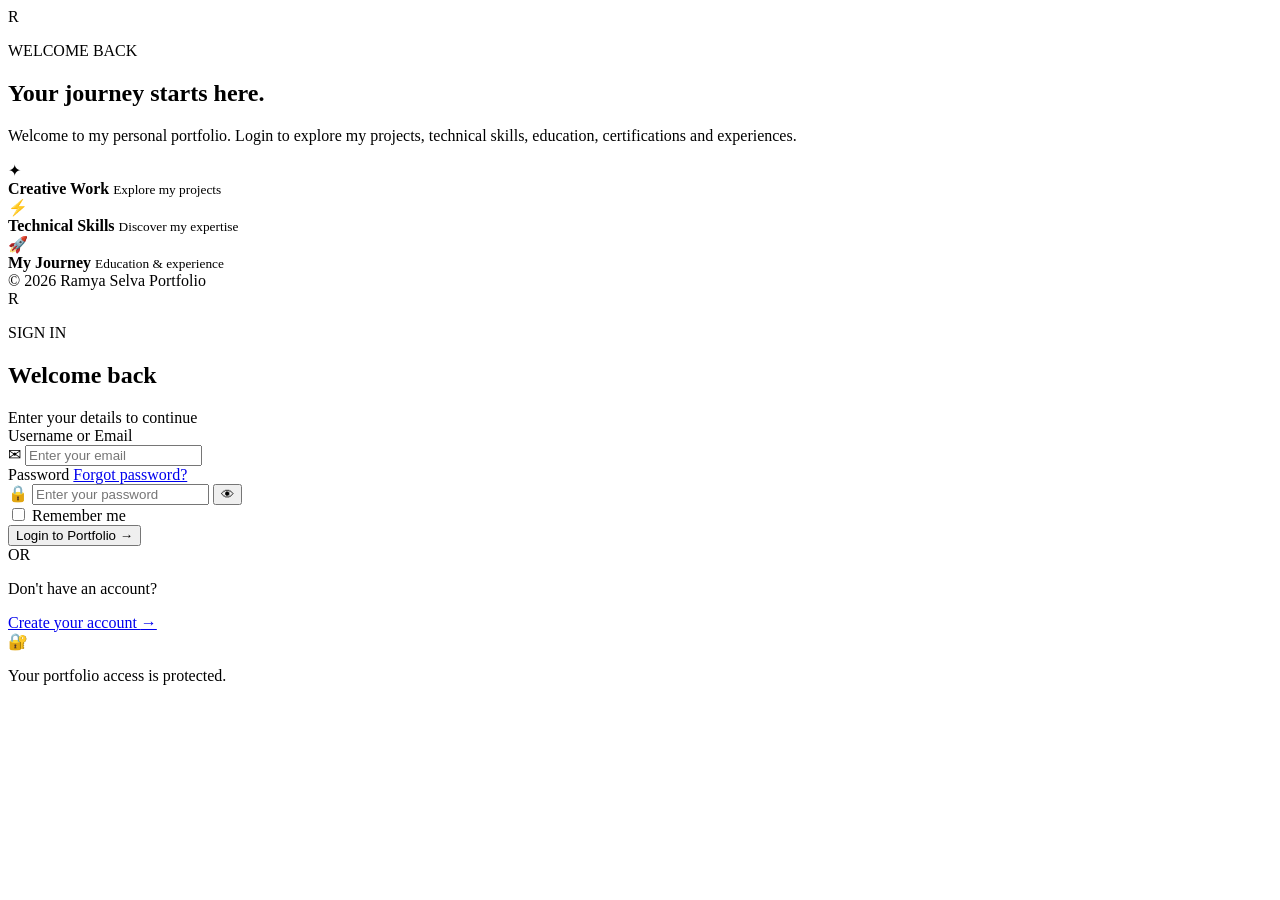
==== login.html @ 300bb7b1 "Add login.html for user authentication" ====
<!DOCTYPE html>
<html lang="en">

<head>

    <meta charset="UTF-8">

    <meta name="viewport"
          content="width=device-width, initial-scale=1.0">

    <meta
        name="description"
        content="Login to Ramya Selva Portfolio">

    <title>Login | Ramya Selva</title>


    <!-- Google Fonts -->

    <link rel="preconnect"
          href="https://fonts.googleapis.com">

    <link rel="preconnect"
          href="https://fonts.gstatic.com"
          crossorigin>

    <link
        href="https://fonts.googleapis.com/css2?family=Inter:wght@400;500;600;700;800&display=swap"
        rel="stylesheet">


    <!-- Authentication CSS -->

    <link
        rel="stylesheet"
        href="css/auth.css">

</head>


<body>


<!-- =====================================================
     BACKGROUND DECORATION
===================================================== -->

<div class="background-shape shape-one"></div>

<div class="background-shape shape-two"></div>

<div class="background-grid"></div>



<!-- =====================================================
     LOGIN PAGE
===================================================== -->

<main class="auth-page">


    <div class="auth-wrapper">


        <!-- =================================================
             LEFT SIDE - INTRODUCTION
        ================================================== -->

        <section class="auth-intro">


            <div class="intro-content">


                <div class="brand-mark">
                    R
                </div>


                <p class="intro-label">
                    WELCOME BACK
                </p>


                <h1>
                    Your journey
                    <span>
                        starts here.
                    </span>
                </h1>


                <p class="intro-description">

                    Welcome to my personal portfolio.
                    Login to explore my projects,
                    technical skills, education,
                    certifications and experiences.

                </p>


                <!-- Mini highlights -->

                <div class="intro-features">


                    <div class="intro-feature">

                        <div class="feature-icon">
                            ✦
                        </div>

                        <div>

                            <strong>
                                Creative Work
                            </strong>

                            <small>
                                Explore my projects
                            </small>

                        </div>

                    </div>


                    <div class="intro-feature">

                        <div class="feature-icon">
                            ⚡
                        </div>

                        <div>

                            <strong>
                                Technical Skills
                            </strong>

                            <small>
                                Discover my expertise
                            </small>

                        </div>

                    </div>


                    <div class="intro-feature">

                        <div class="feature-icon">
                            🚀
                        </div>

                        <div>

                            <strong>
                                My Journey
                            </strong>

                            <small>
                                Education & experience
                            </small>

                        </div>

                    </div>


                </div>


            </div>


            <div class="intro-footer">

                <span>
                    © 2026 Ramya Selva
                </span>

                <span>
                    Portfolio
                </span>

            </div>


        </section>



        <!-- =================================================
             RIGHT SIDE - LOGIN FORM
        ================================================== -->

        <section class="auth-box">


            <!-- Top -->

            <div class="auth-header">


                <div class="mobile-brand">
                    R
                </div>


                <p>
                    SIGN IN
                </p>


                <h2>
                    Welcome back
                </h2>


                <span>
                    Enter your details to continue
                </span>


            </div>



            <!-- Login Form -->

            <form
                id="loginForm"
                class="auth-form">


                <!-- Email -->

                <div class="form-group">


                    <label for="loginEmail">

                        Username or Email

                    </label>


                    <div class="input-wrapper">


                        <span class="input-icon">
                            ✉
                        </span>


                        <input
                            type="text"
                            id="loginEmail"
                            name="loginEmail"
                            placeholder="Enter your email"
                            autocomplete="username"
                            required>


                    </div>


                </div>



                <!-- Password -->

                <div class="form-group">


                    <div class="label-row">

                        <label for="loginPassword">

                            Password

                        </label>


                        <a
                            href="#"
                            id="forgotPassword">

                            Forgot password?

                        </a>

                    </div>


                    <div class="input-wrapper">


                        <span class="input-icon">
                            🔒
                        </span>


                        <input
                            type="password"
                            id="loginPassword"
                            name="loginPassword"
                            placeholder="Enter your password"
                            autocomplete="current-password"
                            required>


                        <button
                            type="button"
                            class="password-toggle"
                            id="passwordToggle"
                            aria-label="Show password">

                            👁

                        </button>


                    </div>


                </div>



                <!-- Remember Me -->

                <div class="remember-row">


                    <label class="remember-label">


                        <input
                            type="checkbox"
                            id="rememberMe">


                        <span class="custom-checkbox">
                        </span>


                        <span>
                            Remember me
                        </span>


                    </label>


                </div>



                <!-- Login Button -->

                <button
                    type="submit"
                    class="login-button"
                    id="loginButton">


                    <span>
                        Login to Portfolio
                    </span>


                    <span class="button-arrow">
                        →
                    </span>


                </button>



                <!-- Message -->

                <div
                    id="loginMessage"
                    class="auth-message"
                    aria-live="polite">
                </div>


            </form>



            <!-- Divider -->

            <div class="divider">

                <span>
                    OR
                </span>

            </div>



            <!-- Signup -->

            <div class="signup-box">


                <p>
                    Don't have an account?
                </p>


                <a href="signup.html">

                    Create your account

                    <span>
                        →
                    </span>

                </a>


            </div>



            <!-- Security Note -->

            <div class="security-note">

                <span>
                    🔐
                </span>

                <p>
                    Your portfolio access is protected.
                </p>

            </div>


        </section>


    </div>

</main>



<!-- =====================================================
     JAVASCRIPT
===================================================== -->

<script src="js/auth.js"></script>


</body>

</html>
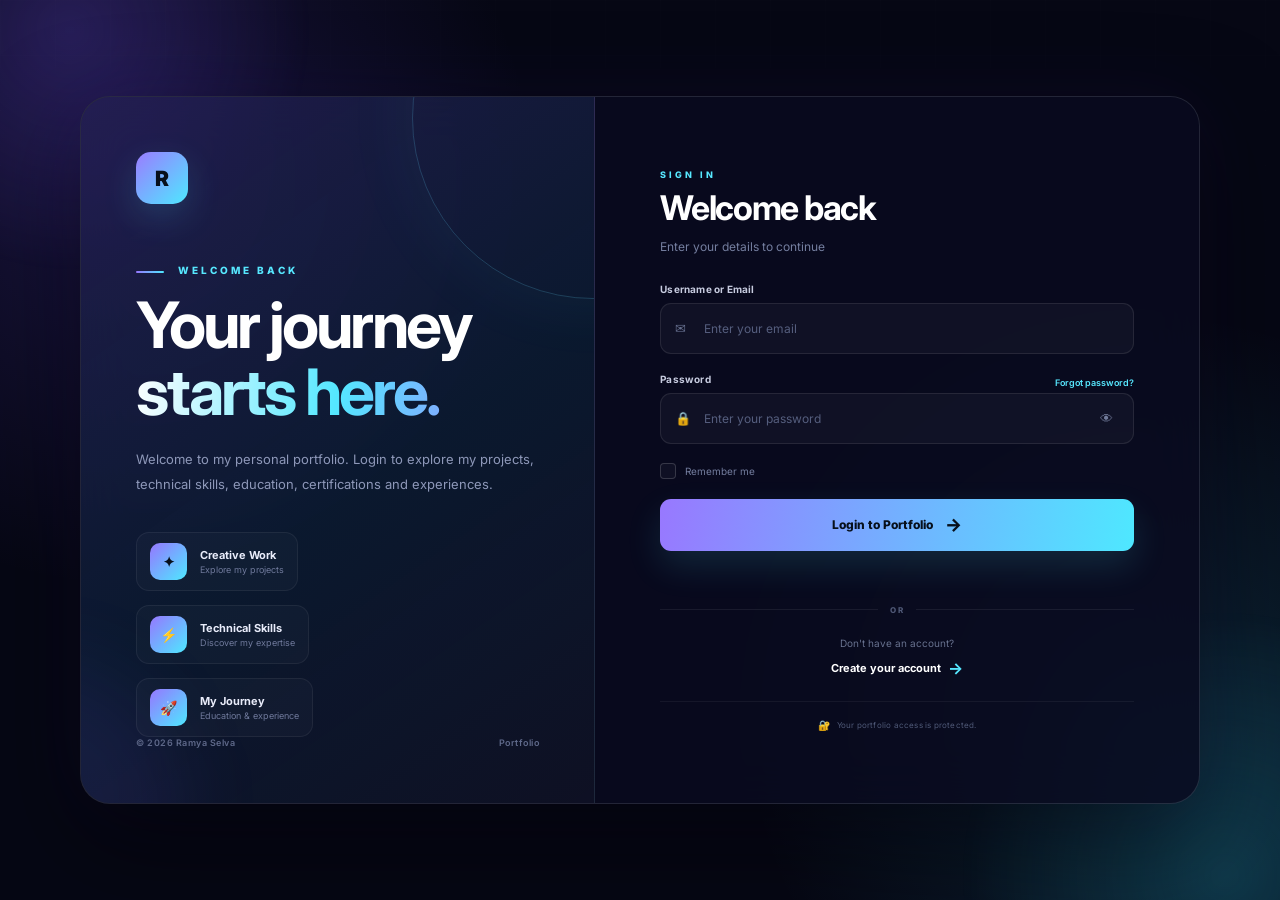
==== commit 7d3050da: "Change script tag to use module type for auth.js" ====
--- a/login.html
+++ b/login.html
@@ -460,7 +460,7 @@
      JAVASCRIPT
 ===================================================== -->
 
-<script src="js/auth.js"></script>
+<script type="module" src="js/auth.js"></script>
 
 
 </body>
--- a/css/auth.css
+++ b/css/auth.css
@@ -0,0 +1,1559 @@
+/* =========================================================
+   RAMYA SELVA PORTFOLIO
+   LOGIN + SIGNUP AUTHENTICATION STYLE
+   Premium Glassmorphism Design
+========================================================= */
+
+
+/* =========================================================
+   01. RESET
+========================================================= */
+
+* {
+    margin: 0;
+    padding: 0;
+    box-sizing: border-box;
+}
+
+
+html {
+    min-height: 100%;
+}
+
+
+body {
+    min-height: 100vh;
+
+    font-family: "Inter", sans-serif;
+
+    color: #ffffff;
+
+    background:
+        radial-gradient(
+            circle at 10% 20%,
+            rgba(112, 78, 255, 0.18),
+            transparent 30%
+        ),
+        radial-gradient(
+            circle at 90% 80%,
+            rgba(48, 218, 255, 0.14),
+            transparent 30%
+        ),
+        #060714;
+
+    overflow-x: hidden;
+}
+
+
+button,
+input {
+    font-family: inherit;
+}
+
+
+button {
+    cursor: pointer;
+}
+
+
+a {
+    color: inherit;
+    text-decoration: none;
+}
+
+
+/* =========================================================
+   02. MAIN BACKGROUND
+========================================================= */
+
+.auth-page {
+    position: relative;
+
+    min-height: 100vh;
+
+    display: flex;
+
+    align-items: center;
+
+    justify-content: center;
+
+    padding: 35px 20px;
+
+    overflow: hidden;
+}
+
+
+/* =========================================================
+   03. BACKGROUND GRID
+========================================================= */
+
+.background-grid {
+    position: fixed;
+
+    inset: 0;
+
+    z-index: 0;
+
+    pointer-events: none;
+
+    opacity: 0.35;
+
+    background-image:
+        linear-gradient(
+            rgba(255, 255, 255, 0.025) 1px,
+            transparent 1px
+        ),
+        linear-gradient(
+            90deg,
+            rgba(255, 255, 255, 0.025) 1px,
+            transparent 1px
+        );
+
+    background-size: 55px 55px;
+
+    mask-image:
+        linear-gradient(
+            to bottom,
+            black,
+            transparent 90%
+        );
+}
+
+
+/* =========================================================
+   04. DECORATIVE SHAPES
+========================================================= */
+
+.background-shape {
+    position: fixed;
+
+    z-index: 0;
+
+    border-radius: 50%;
+
+    pointer-events: none;
+
+    filter: blur(5px);
+}
+
+
+.shape-one {
+    width: 500px;
+    height: 500px;
+
+    top: -220px;
+    left: -180px;
+
+    background:
+        radial-gradient(
+            circle,
+            rgba(125, 90, 255, 0.20),
+            transparent 68%
+        );
+
+    animation:
+        authFloatOne 10s ease-in-out infinite;
+}
+
+
+.shape-two {
+    width: 550px;
+    height: 550px;
+
+    right: -220px;
+    bottom: -250px;
+
+    background:
+        radial-gradient(
+            circle,
+            rgba(47, 222, 255, 0.17),
+            transparent 68%
+        );
+
+    animation:
+        authFloatTwo 12s ease-in-out infinite;
+}
+
+
+@keyframes authFloatOne {
+
+    0%,
+    100% {
+        transform:
+            translate(0, 0)
+            scale(1);
+    }
+
+    50% {
+        transform:
+            translate(30px, 35px)
+            scale(1.08);
+    }
+}
+
+
+@keyframes authFloatTwo {
+
+    0%,
+    100% {
+        transform:
+            translate(0, 0)
+            scale(1);
+    }
+
+    50% {
+        transform:
+            translate(-30px, -25px)
+            scale(1.08);
+    }
+}
+
+
+/* =========================================================
+   05. MAIN AUTH WRAPPER
+========================================================= */
+
+.auth-wrapper {
+    position: relative;
+
+    z-index: 5;
+
+    width: min(
+        1120px,
+        100%
+    );
+
+    min-height: 680px;
+
+    display: grid;
+
+    grid-template-columns:
+        0.92fr
+        1.08fr;
+
+    overflow: hidden;
+
+    border:
+        1px solid
+        rgba(255, 255, 255, 0.10);
+
+    border-radius: 30px;
+
+    background:
+        rgba(12, 15, 38, 0.76);
+
+    box-shadow:
+        0 35px 100px
+        rgba(0, 0, 0, 0.55),
+
+        0 0 80px
+        rgba(99, 81, 255, 0.08);
+
+    backdrop-filter:
+        blur(25px);
+
+    -webkit-backdrop-filter:
+        blur(25px);
+
+    animation:
+        authWrapperIn 0.8s ease both;
+}
+
+
+@keyframes authWrapperIn {
+
+    from {
+        opacity: 0;
+
+        transform:
+            translateY(25px)
+            scale(0.98);
+    }
+
+    to {
+        opacity: 1;
+
+        transform:
+            translateY(0)
+            scale(1);
+    }
+}
+
+
+/* =========================================================
+   06. LEFT INTRO PANEL
+========================================================= */
+
+.auth-intro {
+    position: relative;
+
+    min-height: 680px;
+
+    display: flex;
+
+    flex-direction: column;
+
+    justify-content: space-between;
+
+    padding: 55px;
+
+    overflow: hidden;
+
+    background:
+        linear-gradient(
+            145deg,
+            rgba(122, 91, 255, 0.17),
+            rgba(22, 192, 230, 0.07) 55%,
+            rgba(255, 255, 255, 0.015)
+        );
+
+    border-right:
+        1px solid
+        rgba(255, 255, 255, 0.08);
+}
+
+
+.auth-intro::before {
+    content: "";
+
+    position: absolute;
+
+    width: 360px;
+    height: 360px;
+
+    right: -180px;
+    top: -160px;
+
+    border-radius: 50%;
+
+    border:
+        1px solid
+        rgba(100, 220, 255, 0.20);
+
+    box-shadow:
+        0 0 80px
+        rgba(85, 225, 255, 0.06);
+}
+
+
+.auth-intro::after {
+    content: "";
+
+    position: absolute;
+
+    width: 280px;
+    height: 280px;
+
+    left: -180px;
+    bottom: -140px;
+
+    border-radius: 50%;
+
+    background:
+        rgba(124, 91, 255, 0.09);
+
+    filter: blur(40px);
+}
+
+
+/* =========================================================
+   07. BRAND MARK
+========================================================= */
+
+.brand-mark,
+.mobile-brand {
+    width: 52px;
+    height: 52px;
+
+    display: flex;
+
+    align-items: center;
+
+    justify-content: center;
+
+    border-radius: 15px;
+
+    color: #07101c;
+
+    background:
+        linear-gradient(
+            135deg,
+            #9b7cff,
+            #4ee8ff
+        );
+
+    font-size: 21px;
+
+    font-weight: 900;
+
+    box-shadow:
+        0 12px 35px
+        rgba(78, 232, 255, 0.16);
+
+    animation:
+        brandGlow 4s ease-in-out infinite;
+}
+
+
+@keyframes brandGlow {
+
+    0%,
+    100% {
+        box-shadow:
+            0 12px 35px
+            rgba(78, 232, 255, 0.13);
+    }
+
+    50% {
+        box-shadow:
+            0 12px 45px
+            rgba(155, 124, 255, 0.30);
+    }
+}
+
+
+/* =========================================================
+   08. INTRO CONTENT
+========================================================= */
+
+.intro-content {
+    position: relative;
+
+    z-index: 2;
+
+    max-width: 460px;
+}
+
+
+.intro-label {
+    margin-top: 60px;
+
+    margin-bottom: 16px;
+
+    color: #57e8ff;
+
+    font-size: 10px;
+
+    font-weight: 800;
+
+    letter-spacing: 3px;
+}
+
+
+.intro-label::before {
+    content: "";
+
+    display: inline-block;
+
+    width: 28px;
+    height: 2px;
+
+    margin-right: 9px;
+
+    vertical-align: middle;
+
+    border-radius: 10px;
+
+    background:
+        linear-gradient(
+            90deg,
+            #9677ff,
+            #4ee8ff
+        );
+}
+
+
+.intro-content h1 {
+    margin-bottom: 22px;
+
+    color: #ffffff;
+
+    font-size:
+        clamp(
+            40px,
+            5vw,
+            64px
+        );
+
+    line-height: 1.04;
+
+    letter-spacing: -3px;
+}
+
+
+.intro-content h1 span {
+    display: block;
+
+    background:
+        linear-gradient(
+            100deg,
+            #ffffff,
+            #54e7ff,
+            #a27cff
+        );
+
+    -webkit-background-clip: text;
+
+    background-clip: text;
+
+    color: transparent;
+}
+
+
+.intro-description {
+    max-width: 420px;
+
+    margin-bottom: 35px;
+
+    color: #8e98b9;
+
+    font-size: 13px;
+
+    line-height: 1.9;
+}
+
+
+/* =========================================================
+   09. INTRO FEATURES
+========================================================= */
+
+.intro-features {
+    display: flex;
+
+    flex-direction: column;
+
+    gap: 14px;
+}
+
+
+.intro-feature {
+    display: flex;
+
+    align-items: center;
+
+    gap: 13px;
+
+    width: fit-content;
+
+    padding: 10px 13px;
+
+    border:
+        1px solid
+        rgba(255, 255, 255, 0.06);
+
+    border-radius: 13px;
+
+    background:
+        rgba(255, 255, 255, 0.025);
+
+    transition:
+        transform 0.3s ease,
+        border 0.3s ease,
+        background 0.3s ease;
+}
+
+
+.intro-feature:hover {
+    transform:
+        translateX(7px);
+
+    border-color:
+        rgba(78, 232, 255, 0.20);
+
+    background:
+        rgba(78, 232, 255, 0.045);
+}
+
+
+.feature-icon {
+    width: 37px;
+    height: 37px;
+
+    display: flex;
+
+    align-items: center;
+
+    justify-content: center;
+
+    flex-shrink: 0;
+
+    border-radius: 10px;
+
+    color: #07101c;
+
+    background:
+        linear-gradient(
+            135deg,
+            #9677ff,
+            #4ee8ff
+        );
+
+    font-size: 14px;
+
+    font-weight: 900;
+}
+
+
+.intro-feature strong,
+.intro-feature small {
+    display: block;
+}
+
+
+.intro-feature strong {
+    margin-bottom: 2px;
+
+    color: #e9ecfa;
+
+    font-size: 11px;
+}
+
+
+.intro-feature small {
+    color: #707a9c;
+
+    font-size: 9px;
+}
+
+
+/* =========================================================
+   10. INTRO FOOTER
+========================================================= */
+
+.intro-footer {
+    position: relative;
+
+    z-index: 2;
+
+    display: flex;
+
+    align-items: center;
+
+    justify-content: space-between;
+
+    gap: 15px;
+
+    color: #606a8b;
+
+    font-size: 9px;
+
+    font-weight: 600;
+
+    letter-spacing: 0.5px;
+}
+
+
+/* =========================================================
+   11. RIGHT AUTH BOX
+========================================================= */
+
+.auth-box {
+    position: relative;
+
+    display: flex;
+
+    flex-direction: column;
+
+    justify-content: center;
+
+    padding:
+        50px
+        65px;
+
+    background:
+        rgba(7, 9, 25, 0.44);
+}
+
+
+/* =========================================================
+   12. AUTH HEADER
+========================================================= */
+
+.auth-header {
+    margin-bottom: 28px;
+}
+
+
+.auth-header > p {
+    margin-bottom: 8px;
+
+    color: #57e8ff;
+
+    font-size: 9px;
+
+    font-weight: 800;
+
+    letter-spacing: 3px;
+}
+
+
+.auth-header h2 {
+    margin-bottom: 7px;
+
+    color: #ffffff;
+
+    font-size: 34px;
+
+    line-height: 1.15;
+
+    letter-spacing: -1.3px;
+}
+
+
+.auth-header > span {
+    color: #747e9f;
+
+    font-size: 12px;
+}
+
+
+.mobile-brand {
+    display: none;
+}
+
+
+/* =========================================================
+   13. FORM
+========================================================= */
+
+.auth-form {
+    width: 100%;
+}
+
+
+.form-group {
+    margin-bottom: 19px;
+}
+
+
+.form-group > label,
+.label-row label {
+    display: block;
+
+    margin-bottom: 8px;
+
+    color: #c7cce0;
+
+    font-size: 10px;
+
+    font-weight: 700;
+
+    letter-spacing: 0.2px;
+}
+
+
+.label-row {
+    display: flex;
+
+    align-items: center;
+
+    justify-content: space-between;
+}
+
+
+.label-row a {
+    color: #57e8ff;
+
+    font-size: 9px;
+
+    font-weight: 600;
+
+    transition: 0.25s;
+}
+
+
+.label-row a:hover {
+    color: #ffffff;
+}
+
+
+/* =========================================================
+   14. INPUT WRAPPER
+========================================================= */
+
+.input-wrapper {
+    position: relative;
+
+    width: 100%;
+}
+
+
+.input-icon {
+    position: absolute;
+
+    left: 15px;
+    top: 50%;
+
+    transform:
+        translateY(-50%);
+
+    z-index: 2;
+
+    color: #66708f;
+
+    font-size: 13px;
+
+    pointer-events: none;
+
+    transition: 0.25s;
+}
+
+
+.input-wrapper input {
+    width: 100%;
+
+    height: 51px;
+
+    padding:
+        0
+        45px
+        0
+        43px;
+
+    outline: none;
+
+    border:
+        1px solid
+        rgba(255, 255, 255, 0.09);
+
+    border-radius: 11px;
+
+    color: #ffffff;
+
+    background:
+        rgba(255, 255, 255, 0.035);
+
+    font-size: 12px;
+
+    transition:
+        border 0.25s ease,
+        background 0.25s ease,
+        box-shadow 0.25s ease,
+        transform 0.25s ease;
+}
+
+
+.input-wrapper input::placeholder {
+    color: #555e7e;
+}
+
+
+.input-wrapper input:hover {
+    border-color:
+        rgba(255, 255, 255, 0.14);
+}
+
+
+.input-wrapper input:focus {
+    border-color:
+        rgba(78, 232, 255, 0.48);
+
+    background:
+        rgba(78, 232, 255, 0.035);
+
+    box-shadow:
+        0 0 0 3px
+        rgba(78, 232, 255, 0.06);
+}
+
+
+.input-wrapper:focus-within
+.input-icon {
+    color: #57e8ff;
+}
+
+
+/* =========================================================
+   15. PASSWORD TOGGLE
+========================================================= */
+
+.password-toggle {
+    position: absolute;
+
+    top: 50%;
+    right: 12px;
+
+    width: 32px;
+    height: 32px;
+
+    display: flex;
+
+    align-items: center;
+
+    justify-content: center;
+
+    transform:
+        translateY(-50%);
+
+    border: none;
+
+    border-radius: 8px;
+
+    color: #727c9b;
+
+    background:
+        transparent;
+
+    font-size: 13px;
+
+    transition: 0.25s;
+}
+
+
+.password-toggle:hover {
+    color: #57e8ff;
+
+    background:
+        rgba(78, 232, 255, 0.07);
+}
+
+
+/* =========================================================
+   16. REMEMBER ME
+========================================================= */
+
+.remember-row {
+    margin:
+        5px
+        0
+        20px;
+}
+
+
+.remember-label,
+.terms-label {
+    position: relative;
+
+    display: flex;
+
+    align-items: center;
+
+    gap: 9px;
+
+    color: #737d9e;
+
+    font-size: 10px;
+
+    cursor: pointer;
+
+    user-select: none;
+}
+
+
+.remember-label input,
+.terms-label input {
+    position: absolute;
+
+    opacity: 0;
+
+    pointer-events: none;
+}
+
+
+.custom-checkbox {
+    position: relative;
+
+    width: 16px;
+    height: 16px;
+
+    flex-shrink: 0;
+
+    border:
+        1px solid
+        rgba(255, 255, 255, 0.16);
+
+    border-radius: 4px;
+
+    background:
+        rgba(255, 255, 255, 0.03);
+
+    transition: 0.25s;
+}
+
+
+.remember-label input:checked
++ .custom-checkbox,
+.terms-label input:checked
++ .custom-checkbox {
+    border-color:
+        transparent;
+
+    background:
+        linear-gradient(
+            135deg,
+            #9677ff,
+            #4ee8ff
+        );
+}
+
+
+.remember-label input:checked
++ .custom-checkbox::after,
+.terms-label input:checked
++ .custom-checkbox::after {
+    content: "✓";
+
+    position: absolute;
+
+    left: 50%;
+    top: 50%;
+
+    transform:
+        translate(-50%, -55%);
+
+    color: #07101c;
+
+    font-size: 10px;
+
+    font-weight: 900;
+}
+
+
+/* =========================================================
+   17. TERMS
+========================================================= */
+
+.terms-row {
+    margin:
+        3px
+        0
+        20px;
+}
+
+
+.terms-label {
+    align-items: flex-start;
+
+    line-height: 1.5;
+}
+
+
+.terms-label .custom-checkbox {
+    margin-top: 1px;
+}
+
+
+.terms-label a {
+    color: #57e8ff;
+
+    font-weight: 700;
+
+    transition: 0.25s;
+}
+
+
+.terms-label a:hover {
+    color: #ffffff;
+}
+
+
+/* =========================================================
+   18. LOGIN / SIGNUP BUTTON
+========================================================= */
+
+.login-button {
+    position: relative;
+
+    width: 100%;
+
+    height: 52px;
+
+    display: flex;
+
+    align-items: center;
+
+    justify-content: center;
+
+    gap: 12px;
+
+    overflow: hidden;
+
+    border: none;
+
+    border-radius: 11px;
+
+    color: #07101c;
+
+    background:
+        linear-gradient(
+            100deg,
+            #9878ff,
+            #4ee8ff
+        );
+
+    font-size: 12px;
+
+    font-weight: 800;
+
+    box-shadow:
+        0 15px 35px
+        rgba(78, 232, 255, 0.13);
+
+    transition:
+        transform 0.3s ease,
+        box-shadow 0.3s ease,
+        filter 0.3s ease;
+}
+
+
+.login-button::before {
+    content: "";
+
+    position: absolute;
+
+    top: 0;
+    left: -100%;
+
+    width: 60%;
+    height: 100%;
+
+    transform:
+        skewX(-25deg);
+
+    background:
+        rgba(255,255,255,0.25);
+
+    transition:
+        left 0.6s ease;
+}
+
+
+.login-button:hover::before {
+    left: 140%;
+}
+
+
+.login-button:hover {
+    transform:
+        translateY(-3px);
+
+    box-shadow:
+        0 20px 45px
+        rgba(78, 232, 255, 0.23);
+
+    filter:
+        brightness(1.05);
+}
+
+
+.login-button:active {
+    transform:
+        translateY(-1px);
+}
+
+
+.login-button:disabled {
+    cursor: not-allowed;
+
+    opacity: 0.75;
+
+    transform: none;
+}
+
+
+.button-arrow {
+    font-size: 18px;
+
+    transition:
+        transform 0.25s ease;
+}
+
+
+.login-button:hover
+.button-arrow {
+    transform:
+        translateX(4px);
+}
+
+
+/* =========================================================
+   19. MESSAGE
+========================================================= */
+
+.auth-message {
+    min-height: 20px;
+
+    margin-top: 12px;
+
+    text-align: center;
+
+    font-size: 10px;
+
+    line-height: 1.5;
+
+    transition:
+        opacity 0.25s ease;
+}
+
+
+.auth-message.success {
+    color: #69ffb0;
+}
+
+
+.auth-message.error {
+    color: #ff7f8c;
+}
+
+
+/* =========================================================
+   20. DIVIDER
+========================================================= */
+
+.divider {
+    position: relative;
+
+    display: flex;
+
+    align-items: center;
+
+    justify-content: center;
+
+    margin:
+        22px
+        0;
+}
+
+
+.divider::before,
+.divider::after {
+    content: "";
+
+    flex: 1;
+
+    height: 1px;
+
+    background:
+        rgba(255, 255, 255, 0.07);
+}
+
+
+.divider span {
+    padding:
+        0
+        12px;
+
+    color: #4f5876;
+
+    font-size: 8px;
+
+    font-weight: 800;
+
+    letter-spacing: 1.5px;
+}
+
+
+/* =========================================================
+   21. SIGNUP / LOGIN SWITCH
+========================================================= */
+
+.signup-box {
+    text-align: center;
+}
+
+
+.signup-box p {
+    margin-bottom: 7px;
+
+    color: #68728f;
+
+    font-size: 10px;
+}
+
+
+.signup-box a {
+    display: inline-flex;
+
+    align-items: center;
+
+    gap: 7px;
+
+    color: #ffffff;
+
+    font-size: 11px;
+
+    font-weight: 700;
+
+    transition: 0.25s;
+}
+
+
+.signup-box a span {
+    color: #57e8ff;
+
+    font-size: 16px;
+
+    transition: 0.25s;
+}
+
+
+.signup-box a:hover {
+    color: #57e8ff;
+}
+
+
+.signup-box a:hover span {
+    transform:
+        translateX(4px);
+}
+
+
+/* =========================================================
+   22. SECURITY NOTE
+========================================================= */
+
+.security-note {
+    display: flex;
+
+    align-items: center;
+
+    justify-content: center;
+
+    gap: 7px;
+
+    margin-top: 23px;
+
+    padding-top: 17px;
+
+    border-top:
+        1px solid
+        rgba(255, 255, 255, 0.05);
+}
+
+
+.security-note span {
+    font-size: 10px;
+}
+
+
+.security-note p {
+    color: #505a78;
+
+    font-size: 8px;
+
+    letter-spacing: 0.2px;
+}
+
+
+/* =========================================================
+   23. INPUT AUTOFILL
+========================================================= */
+
+input:-webkit-autofill,
+input:-webkit-autofill:hover,
+input:-webkit-autofill:focus {
+    -webkit-text-fill-color: #ffffff;
+
+    -webkit-box-shadow:
+        0 0 0 1000px
+        #10142d
+        inset;
+
+    transition:
+        background-color 5000s ease-in-out 0s;
+}
+
+
+/* =========================================================
+   24. RESPONSIVE TABLET
+========================================================= */
+
+@media (max-width: 950px) {
+
+    .auth-wrapper {
+        grid-template-columns:
+            1fr
+            1fr;
+
+        min-height: 650px;
+    }
+
+
+    .auth-intro {
+        padding: 40px;
+    }
+
+
+    .auth-box {
+        padding:
+            40px;
+    }
+
+
+    .intro-content h1 {
+        font-size: 46px;
+    }
+
+
+    .intro-description {
+        font-size: 12px;
+    }
+
+}
+
+
+/* =========================================================
+   25. RESPONSIVE MOBILE
+========================================================= */
+
+@media (max-width: 720px) {
+
+    .auth-page {
+        padding:
+            18px;
+    }
+
+
+    .auth-wrapper {
+        width: 100%;
+
+        display: block;
+
+        min-height: auto;
+
+        border-radius: 23px;
+    }
+
+
+    /* Hide desktop introduction */
+
+    .auth-intro {
+        display: none;
+    }
+
+
+    /* Login / Signup */
+
+    .auth-box {
+        min-height: 650px;
+
+        padding:
+            40px 28px;
+
+        background:
+            rgba(7, 9, 25, 0.70);
+    }
+
+
+    .mobile-brand {
+        display: flex;
+
+        margin-bottom: 25px;
+    }
+
+
+    .auth-header {
+        margin-bottom: 25px;
+    }
+
+
+    .auth-header h2 {
+        font-size: 30px;
+    }
+
+
+    .auth-header > span {
+        font-size: 11px;
+    }
+
+
+    .shape-one {
+        width: 300px;
+        height: 300px;
+    }
+
+
+    .shape-two {
+        width: 320px;
+        height: 320px;
+    }
+
+}
+
+
+/* =========================================================
+   26. SMALL MOBILE
+========================================================= */
+
+@media (max-width: 420px) {
+
+    .auth-page {
+        padding:
+            10px;
+    }
+
+
+    .auth-wrapper {
+        border-radius: 20px;
+    }
+
+
+    .auth-box {
+        padding:
+            32px 20px;
+    }
+
+
+    .auth-header h2 {
+        font-size: 27px;
+    }
+
+
+    .auth-header > span {
+        font-size: 10px;
+    }
+
+
+    .input-wrapper input {
+        height: 49px;
+
+        font-size: 11px;
+    }
+
+
+    .login-button {
+        height: 50px;
+
+        font-size: 11px;
+    }
+
+
+    .security-note p {
+        font-size: 7px;
+    }
+
+}
+
+
+/* =========================================================
+   27. ACCESSIBILITY
+========================================================= */
+
+button:focus-visible,
+a:focus-visible,
+input:focus-visible {
+    outline:
+        2px solid
+        #57e8ff;
+
+    outline-offset: 3px;
+}
+
+
+/* =========================================================
+   28. REDUCED MOTION
+========================================================= */
+
+@media (prefers-reduced-motion: reduce) {
+
+    *,
+    *::before,
+    *::after {
+        animation:
+            none !important;
+
+        transition:
+            none !important;
+    }
+
+}
